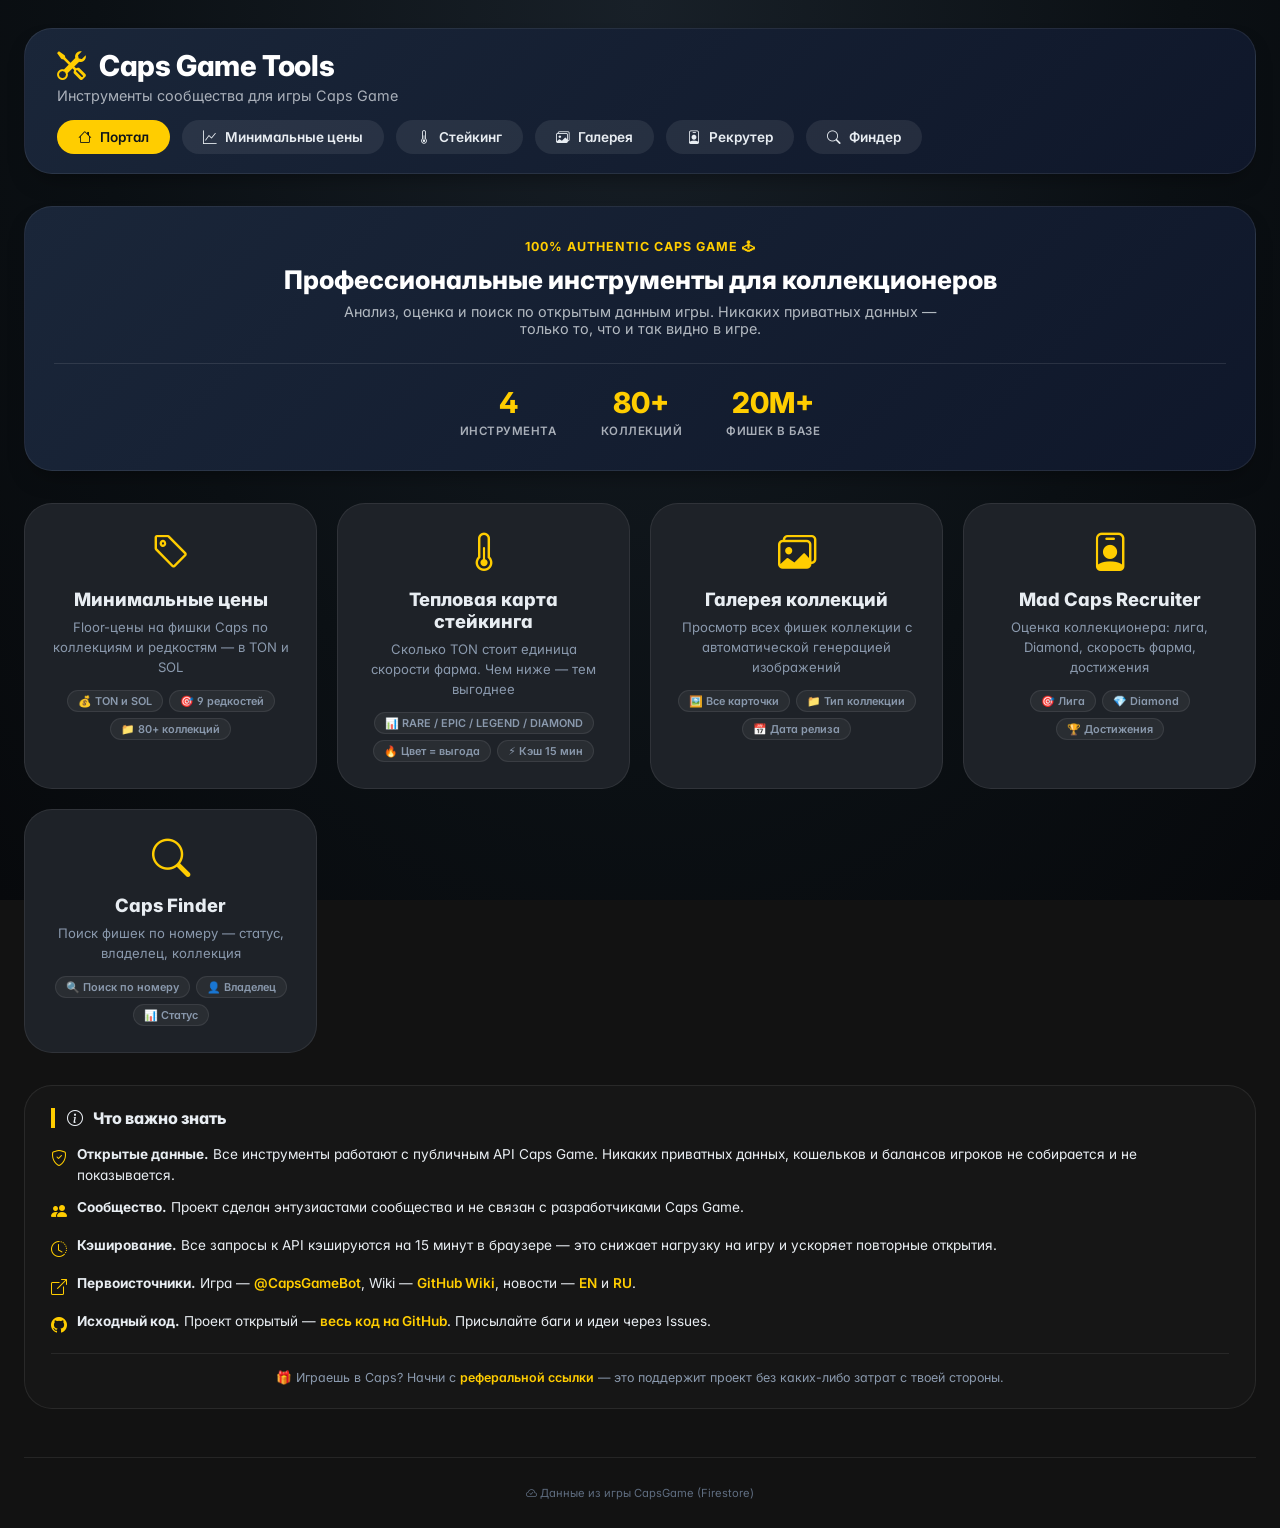
==== index.html @ 79c1e93a "first commit" ====
<!DOCTYPE html>
<html lang="ru">
<head>
    <meta charset="UTF-8">
    <meta name="viewport" content="width=device-width, initial-scale=1.0, user-scalable=yes">
    <title>Caps Game Tools — Инструменты сообщества</title>
    <!-- Favicon -->
    <link rel="icon" type="image/svg+xml" href="favicon.svg">

    <!-- Open Graph -->
    <meta property="og:type" content="website">
    <meta property="og:site_name" content="Caps Game Tools">
    <meta property="og:title" content="Caps Game Tools — Инструменты сообщества">
    <meta property="og:description" content="Инструменты сообщества для игры Caps Game — минимальные цены, стейкинг, галерея коллекций, оценка игроков.">
    <meta property="og:image" content="og-preview.png">

    <!-- Twitter -->
    <meta name="twitter:card" content="summary_large_image">
    <meta name="twitter:title" content="Caps Game Tools — Инструменты сообщества">
    <meta name="twitter:description" content="Инструменты сообщества для игры Caps Game — минимальные цены, стейкинг, галерея коллекций, оценка игроков.">
    <meta name="twitter:image" content="og-preview.png">

    <link rel="preconnect" href="https://fonts.googleapis.com">
    <link rel="preconnect" href="https://fonts.gstatic.com" crossorigin>
    <link href="https://fonts.googleapis.com/css2?family=Inter:wght@100..900&display=swap" rel="stylesheet">
    <link href="https://cdn.jsdelivr.net/npm/bootstrap-icons@1.11.3/font/bootstrap-icons.min.css" rel="stylesheet">
    <link rel="stylesheet" href="css/common.css">
    <style>
        .welcome-section {
            background: linear-gradient(135deg, var(--bg-header) 0%, var(--bg-header-2) 100%);
            border: 1px solid var(--border);
            border-radius: var(--border-radius);
            padding: 2rem 1.8rem;
            color: white;
            margin-bottom: 2rem;
            text-align: center;
            box-shadow: var(--shadow);
        }

        .welcome-slogan {
            font-size: 0.78rem;
            font-weight: 700;
            letter-spacing: 1px;
            text-transform: uppercase;
            color: var(--accent);
            margin-bottom: 0.6rem;
        }

        .welcome-title {
            font-size: 1.6rem;
            font-weight: 800;
            margin-bottom: 0.5rem;
            color: #fff;
        }

        .welcome-sub {
            color: rgba(232, 237, 242, 0.75);
            font-size: 0.9rem;
            max-width: 640px;
            margin: 0 auto;
        }

        .stats-banner {
            display: flex;
            flex-wrap: wrap;
            justify-content: center;
            gap: 2.5rem;
            margin-top: 1.6rem;
            padding-top: 1.6rem;
            border-top: 1px solid rgba(255,255,255,0.1);
        }

        .stats-banner-item {
            text-align: center;
            min-width: 90px;
        }

        .stats-banner-item .number {
            font-size: 1.8rem;
            font-weight: 800;
            color: var(--accent);
            line-height: 1;
        }

        .stats-banner-item .label {
            font-size: 0.72rem;
            color: rgba(232,237,242,0.7);
            text-transform: uppercase;
            letter-spacing: 0.5px;
            font-weight: 600;
            margin-top: 6px;
        }

        .grid-tools {
            display: grid;
            grid-template-columns: repeat(auto-fit, minmax(280px, 1fr));
            gap: 20px;
            margin: 2rem 0;
        }

        .tool-card {
            background: var(--bg-card);
            border: 1px solid var(--border);
            border-radius: var(--border-radius);
            padding: 1.6rem 1.4rem;
            text-align: center;
            transition: 0.2s;
            cursor: pointer;
            text-decoration: none;
            display: block;
            color: var(--text);
        }

        .tool-card:hover {
            transform: translateY(-6px);
            box-shadow: var(--shadow-hover);
            border-color: rgba(255,205,0,0.35);
        }

        .tool-icon {
            font-size: 2.4rem;
            margin-bottom: 0.8rem;
            color: var(--accent);
            display: block;
        }

        .tool-title {
            font-size: 1.15rem;
            font-weight: 800;
            color: var(--text);
            margin-bottom: 0.5rem;
        }

        .tool-desc {
            color: var(--text-muted);
            font-size: 0.82rem;
            line-height: 1.5;
            margin-bottom: 0.8rem;
        }

        .tool-badges {
            display: flex;
            flex-wrap: wrap;
            justify-content: center;
            gap: 6px;
        }

        .feature-badge {
            background: rgba(255,255,255,0.05);
            border: 1px solid var(--border);
            padding: 3px 10px;
            border-radius: 60px;
            font-size: 0.68rem;
            color: var(--text-muted);
            font-weight: 600;
        }

        .info-block {
            background: rgba(255,255,255,0.02);
            border: 1px solid var(--border);
            border-radius: var(--border-radius);
            padding: 1.4rem 1.6rem;
            margin-bottom: 2rem;
        }

        .info-block h2 {
            font-size: 1rem;
            font-weight: 800;
            margin-bottom: 1rem;
            color: var(--text);
            display: flex;
            align-items: center;
            gap: 10px;
            border-left: 4px solid var(--accent);
            padding-left: 12px;
        }

        .info-list {
            display: flex;
            flex-direction: column;
            gap: 12px;
            font-size: 0.85rem;
            color: var(--text);
        }

        .info-item {
            display: flex;
            gap: 10px;
            align-items: flex-start;
            line-height: 1.5;
        }

        .info-item i {
            color: var(--accent);
            font-size: 1rem;
            flex-shrink: 0;
            margin-top: 2px;
        }

        .info-item a {
            color: var(--accent);
            text-decoration: none;
            font-weight: 600;
        }
        .info-item a:hover {
            text-decoration: underline;
        }

        .ref-line {
            margin-top: 1rem;
            padding-top: 1rem;
            border-top: 1px solid var(--border);
            font-size: 0.78rem;
            color: var(--text-muted);
            text-align: center;
        }
        .ref-line a {
            color: var(--accent);
            text-decoration: none;
            font-weight: 600;
        }
        .ref-line a:hover {
            text-decoration: underline;
        }
    </style>
</head>
<body>
<div class="app-container">
    <div class="site-header">
        <h1><i class="bi bi-tools"></i> Caps Game Tools</h1>
        <p>Инструменты сообщества для игры Caps Game</p>
        <div class="site-nav">
            <a href="index.html" class="nav-link-custom active"><i class="bi bi-house"></i> Портал</a>
            <a href="market.html" class="nav-link-custom"><i class="bi bi-graph-up"></i> Минимальные цены</a>
            <a href="staking.html" class="nav-link-custom"><i class="bi bi-thermometer-half"></i> Стейкинг</a>
            <a href="collections.html" class="nav-link-custom"><i class="bi bi-images"></i> Галерея</a>
            <a href="recruiter.html" class="nav-link-custom"><i class="bi bi-person-badge"></i> Рекрутер</a>
            <a href="finder.html" class="nav-link-custom"><i class="bi bi-search"></i> Финдер</a>
        </div>
    </div>

    <!-- Welcome -->
    <div class="welcome-section">
        <div class="welcome-slogan">100% Authentic Caps Game 🕹</div>
        <h2 class="welcome-title">Профессиональные инструменты для коллекционеров</h2>
        <p class="welcome-sub">
            Анализ, оценка и поиск по открытым данным игры.
            Никаких приватных данных — только то, что и так видно в игре.
        </p>
        <div class="stats-banner">
            <div class="stats-banner-item">
                <div class="number">4</div>
                <div class="label">инструмента</div>
            </div>
            <div class="stats-banner-item">
                <div class="number">80+</div>
                <div class="label">коллекций</div>
            </div>
            <div class="stats-banner-item">
                <div class="number">20M+</div>
                <div class="label">фишек в базе</div>
            </div>
        </div>
    </div>

    <!-- Инструменты -->
    <div class="grid-tools">
        <a href="market.html" class="tool-card">
            <i class="bi bi-tag tool-icon"></i>
            <div class="tool-title">Минимальные цены</div>
            <div class="tool-desc">Floor-цены на фишки Caps по коллекциям и редкостям — в TON и SOL</div>
            <div class="tool-badges">
                <span class="feature-badge">💰 TON и SOL</span>
                <span class="feature-badge">🎯 9 редкостей</span>
                <span class="feature-badge">📁 80+ коллекций</span>
            </div>
        </a>

    <a href="staking.html" class="tool-card">
        <i class="bi bi-thermometer-half tool-icon"></i>
        <div class="tool-title">Тепловая карта стейкинга</div>
        <div class="tool-desc">Сколько TON стоит единица скорости фарма. Чем ниже — тем выгоднее</div>
        <div class="tool-badges">
            <span class="feature-badge">📊 RARE / EPIC / LEGEND / DIAMOND</span>
            <span class="feature-badge">🔥 Цвет = выгода</span>
            <span class="feature-badge">⚡ Кэш 15 мин</span>
        </div>
    </a>

        <a href="collections.html" class="tool-card">
            <i class="bi bi-images tool-icon"></i>
            <div class="tool-title">Галерея коллекций</div>
            <div class="tool-desc">Просмотр всех фишек коллекции с автоматической генерацией изображений</div>
            <div class="tool-badges">
                <span class="feature-badge">🖼️ Все карточки</span>
                <span class="feature-badge">📁 Тип коллекции</span>
                <span class="feature-badge">📅 Дата релиза</span>
            </div>
        </a>

        <a href="recruiter.html" class="tool-card">
            <i class="bi bi-person-badge tool-icon"></i>
            <div class="tool-title">Mad Caps Recruiter</div>
            <div class="tool-desc">Оценка коллекционера: лига, Diamond, скорость фарма, достижения</div>
            <div class="tool-badges">
                <span class="feature-badge">🎯 Лига</span>
                <span class="feature-badge">💎 Diamond</span>
                <span class="feature-badge">🏆 Достижения</span>
            </div>
        </a>

        <a href="finder.html" class="tool-card">
            <i class="bi bi-search tool-icon"></i>
            <div class="tool-title">Caps Finder</div>
            <div class="tool-desc">Поиск фишек по номеру — статус, владелец, коллекция</div>
            <div class="tool-badges">
                <span class="feature-badge">🔍 Поиск по номеру</span>
                <span class="feature-badge">👤 Владелец</span>
                <span class="feature-badge">📊 Статус</span>
            </div>
        </a>
    </div>

    <!-- Что важно знать -->
    <div class="info-block">
        <h2><i class="bi bi-info-circle"></i> Что важно знать</h2>
        <div class="info-list">
            <div class="info-item">
                <i class="bi bi-shield-check"></i>
                <div>
                    <strong>Открытые данные.</strong> Все инструменты работают с публичным API Caps Game.
                    Никаких приватных данных, кошельков и балансов игроков не собирается и не показывается.
                </div>
            </div>
            <div class="info-item">
                <i class="bi bi-people-fill"></i>
                <div>
                    <strong>Сообщество.</strong> Проект сделан энтузиастами сообщества и не связан
                    с разработчиками Caps Game.
                </div>
            </div>
            <div class="info-item">
                <i class="bi bi-clock-history"></i>
                <div>
                    <strong>Кэширование.</strong> Все запросы к API кэшируются на 15 минут
                    в браузере — это снижает нагрузку на игру и ускоряет повторные открытия.
                </div>
            </div>
            <div class="info-item">
                <i class="bi bi-box-arrow-up-right"></i>
                <div>
                    <strong>Первоисточники.</strong>
                    Игра — <a href="https://t.me/CapsGameBot/play" target="_blank" rel="noopener">@CapsGameBot</a>,
                    Wiki — <a href="https://github.com/capsgame/capsgame/wiki/Welcome-to-CapsGame" target="_blank" rel="noopener">GitHub Wiki</a>,
                    новости — <a href="https://t.me/CapsGame" target="_blank" rel="noopener">EN</a>
                    и <a href="https://t.me/CapsGameRu" target="_blank" rel="noopener">RU</a>.
                </div>
            </div>
            <div class="info-item">
                <i class="bi bi-github"></i>
                <div>
                    <strong>Исходный код.</strong> Проект открытый — 
                    <a href="https://github.com/rusiniu/caps-game-tools" target="_blank" rel="noopener">весь код на GitHub</a>.
                    Присылайте баги и идеи через Issues.
                </div>
            </div>
        </div>
        <div class="ref-line">
            🎁 Играешь в Caps? Начни с
            <a href="https://t.me/CapsGameBot/play?startapp=r_kirG8IiJcBW5d0d8ghAs" target="_blank" rel="noopener">реферальной ссылки</a>
            — это поддержит проект без каких-либо затрат с твоей стороны.
        </div>
    </div>

    <div class="site-footer">
        <i class="bi bi-cloud-check"></i> Данные из игры CapsGame (Firestore)
    </div>
</div>
</body>
</html>
---- css/common.css ----
/* css/common.css - единые стили для всех инструментов Caps Game */
/* Тёмная тема, Inter, единый стиль в духе игры */

:root {
    /* Базовые цвета — тёмная гамма */
    --bg-page: #0f1419;
    --bg-elevated: #1a2027;
    --bg-card: #1e2228;
    --bg-card-hover: #252a31;
    --bg-header: #1a2639;
    --bg-header-2: #0f172a;

    /* Текст */
    --text: #e8edf2;
    --text-muted: #8a99ad;
    --text-dim: #5f6d80;

    /* Границы и разделители */
    --border: rgba(255, 255, 255, 0.08);
    --border-strong: rgba(255, 255, 255, 0.14);

    /* Акценты */
    --accent: #ffcd00;
    --accent-dark: #e6b800;
    --accent-soft: rgba(255, 205, 0, 0.14);

    /* Статусы (приглушённые) */
    --success: #4ade80;
    --success-bg: rgba(51, 189, 28, 0.15);
    --danger: #ff6b66;
    --danger-bg: rgba(255, 71, 64, 0.15);
    --warning: #ffcd00;
    --warning-bg: rgba(255, 205, 0, 0.15);
    --info: #60a5fa;
    --info-bg: rgba(84, 129, 255, 0.15);

    /* Типы коллекций (по мотивам игры) */
    --type-common-bg: rgba(148, 163, 184, 0.16);
    --type-common-fg: #cbd5e1;
    --type-special-bg: rgba(51, 189, 28, 0.16);
    --type-special-fg: #4ade80;
    --type-event-bg: rgba(84, 129, 255, 0.16);
    --type-event-fg: #93b4ff;
    --type-community-bg: rgba(180, 39, 165, 0.16);
    --type-community-fg: #e384d6;
    --type-premium-bg: rgba(255, 205, 0, 0.16);
    --type-premium-fg: #ffcd00;

    /* Формы */
    --border-radius: 1.75rem;
    --border-radius-sm: 1rem;

    /* Тени */
    --shadow: 0 12px 24px -12px rgba(0, 0, 0, 0.5);
    --shadow-hover: 0 24px 32px -18px rgba(0, 0, 0, 0.7);
    --shadow-modal: 0 30px 60px -20px rgba(0, 0, 0, 0.8);
}

* {
    margin: 0;
    padding: 0;
    box-sizing: border-box;
}

html {
    color-scheme: dark;
}

body {
    background: radial-gradient(ellipse at top, #182028 0%, #0b1014 60%, #07090c 100%);
    background-attachment: fixed;
    color: var(--text);
    font-family: 'Inter', system-ui, -apple-system, 'Segoe UI', 'Roboto', sans-serif;
    font-feature-settings: 'cv02', 'cv03', 'cv04', 'cv11';
    min-height: 100vh;
    -webkit-font-smoothing: antialiased;
    -moz-osx-font-smoothing: grayscale;
}

/* Общая обёртка */
.app-container {
    max-width: 1400px;
    margin: 0 auto;
    padding: 28px 24px;
}

/* Шапка сайта (навигация) */
.site-header {
    background: linear-gradient(135deg, var(--bg-header) 0%, var(--bg-header-2) 100%);
    border-radius: var(--border-radius);
    padding: 1.2rem 2rem;
    margin-bottom: 2rem;
    color: white;
    box-shadow: var(--shadow);
    border: 1px solid var(--border);
}

.site-header h1 {
    font-size: 1.8rem;
    font-weight: 800;
    letter-spacing: -0.4px;
    margin: 0 0 0.25rem 0;
    color: #fff;
}

.site-header h1 i {
    color: var(--accent);
    margin-right: 8px;
}

.site-header p {
    color: rgba(232, 237, 242, 0.7);
    margin: 0.25rem 0 0 0;
    font-size: 0.9rem;
}

.site-nav {
    display: flex;
    flex-wrap: wrap;
    gap: 0.75rem;
    margin-top: 1rem;
}

.nav-link-custom {
    background: rgba(255, 255, 255, 0.08);
    color: var(--text);
    padding: 0.5rem 1.25rem;
    border-radius: 60px;
    text-decoration: none;
    font-size: 0.85rem;
    font-weight: 600;
    transition: 0.2s;
    display: inline-flex;
    align-items: center;
    gap: 8px;
    border: 1px solid transparent;
}

.nav-link-custom:hover {
    background: var(--accent);
    color: #0f1419;
    transform: translateY(-2px);
}

.nav-link-custom.active {
    background: var(--accent);
    color: #0f1419;
}

/* Карточки */
.card-modern {
    background: var(--bg-card);
    border: 1px solid var(--border);
    border-radius: var(--border-radius);
    box-shadow: var(--shadow);
    overflow: hidden;
    transition: transform 0.2s, box-shadow 0.2s, border-color 0.2s;
    color: var(--text);
}

.card-modern:hover {
    transform: translateY(-4px);
    box-shadow: var(--shadow-hover);
    border-color: var(--border-strong);
}

.card-header-modern {
    background: linear-gradient(105deg, var(--bg-header) 0%, var(--bg-header-2) 100%);
    color: white;
    padding: 1.2rem 1.8rem;
    border-bottom: 3px solid var(--accent);
}

/* Бейджи */
.badge-type {
    display: inline-block;
    padding: 5px 18px;
    border-radius: 60px;
    font-size: 0.7rem;
    font-weight: 800;
    letter-spacing: 0.5px;
    text-transform: uppercase;
}

.badge-type-common { background: var(--type-common-bg); color: var(--type-common-fg); }
.badge-type-event { background: var(--type-event-bg); color: var(--type-event-fg); }
.badge-type-community { background: var(--type-community-bg); color: var(--type-community-fg); }
.badge-type-premium { background: var(--type-premium-bg); color: var(--type-premium-fg); }
.badge-type-special { background: var(--type-special-bg); color: var(--type-special-fg); }

.badge-status-available {
    background: var(--success-bg);
    color: var(--success);
    padding: 5px 18px;
    border-radius: 60px;
    font-size: 0.7rem;
    font-weight: 800;
    display: inline-block;
}
.badge-status-soldout {
    background: var(--danger-bg);
    color: var(--danger);
    padding: 5px 18px;
    border-radius: 60px;
    font-size: 0.7rem;
    font-weight: 800;
    display: inline-block;
}

.stat-pill {
    background: rgba(255, 255, 255, 0.05);
    padding: 6px 18px;
    border-radius: 60px;
    font-size: 0.85rem;
    font-weight: 500;
    color: var(--text);
    display: inline-flex;
    align-items: center;
    gap: 8px;
    border: 1px solid var(--border);
}

.stat-pill strong {
    color: var(--accent);
    font-weight: 700;
}

/* Кнопки */
.btn-primary-custom {
    background: var(--info);
    color: white;
    border: none;
    padding: 10px 24px;
    border-radius: 60px;
    font-weight: 600;
    transition: 0.2s;
    cursor: pointer;
    font-family: inherit;
}

.btn-primary-custom:hover {
    background: #3b82f6;
    transform: translateY(-2px);
}

.btn-accent {
    background: var(--accent);
    color: #0f1419;
    border: none;
    padding: 10px 24px;
    border-radius: 60px;
    font-weight: 700;
    transition: 0.2s;
    cursor: pointer;
    font-family: inherit;
}

.btn-accent:hover {
    background: var(--accent-dark);
    transform: scale(0.98);
}

.btn-gold {
    background: linear-gradient(180deg, #ffd94d 0%, #ffcd00 100%);
    color: #0f1419;
    font-weight: 700;
    border: none;
    border-radius: 60px;
    transition: 0.2s;
    font-family: inherit;
}
.btn-gold:hover {
    background: linear-gradient(180deg, #ffcd00 0%, #e6b800 100%);
    transform: scale(0.98);
}

.btn-outline-gold {
    border: 2px solid var(--accent);
    color: var(--accent);
    background: transparent;
    font-weight: 600;
    border-radius: 60px;
    padding: 6px 20px;
    transition: 0.2s;
    font-family: inherit;
    cursor: pointer;
}
.btn-outline-gold:hover {
    background: var(--accent);
    color: #0f1419;
}

/* Селекты и формы */
.select-modern, .input-modern {
    width: 100%;
    padding: 12px 18px;
    border-radius: 60px;
    border: 1px solid var(--border-strong);
    background: var(--bg-elevated);
    color: var(--text);
    font-size: 0.9rem;
    transition: 0.2s;
    font-family: inherit;
}

.select-modern:focus, .input-modern:focus {
    outline: none;
    border-color: var(--accent);
    box-shadow: 0 0 0 3px rgba(255, 205, 0, 0.18);
}

.select-modern option {
    background: var(--bg-elevated);
    color: var(--text);
}

/* Скелетон загрузки */
.skeleton {
    background: linear-gradient(90deg, #232830 25%, #2c333c 50%, #232830 75%);
    background-size: 200% 100%;
    animation: shimmer 1.5s infinite;
    border-radius: 12px;
}

@keyframes shimmer {
    0% { background-position: 200% 0; }
    100% { background-position: -200% 0; }
}

/* Анимации */
@keyframes fadeIn {
    from { opacity: 0; transform: translateY(10px); }
    to { opacity: 1; transform: translateY(0); }
}

.fade-in {
    animation: fadeIn 0.3s ease-out;
}

/* Сетка галереи (3 колонки) */
.grid-3cols {
    display: grid;
    grid-template-columns: repeat(3, 1fr);
    gap: 28px;
}

@media (max-width: 1000px) {
    .grid-3cols { grid-template-columns: repeat(2, 1fr); gap: 24px; }
    .app-container { padding: 20px; }
}

@media (max-width: 640px) {
    .grid-3cols { grid-template-columns: 1fr; }
}

/* Футер */
.site-footer {
    margin-top: 3rem;
    text-align: center;
    font-size: 0.7rem;
    color: var(--text-dim);
    border-top: 1px solid var(--border);
    padding-top: 1.8rem;
}

/* Утилиты */
.text-accent { color: var(--accent); }
.bg-accent { background: var(--accent); }

/* Адаптивные таблицы */
.table-responsive-custom {
    overflow-x: auto;
}

/* ============= СТИЛИ ДЛЯ FINDER ============= */

.chip-grid {
    display: grid;
    grid-template-columns: repeat(auto-fill, minmax(200px, 1fr));
    gap: 1rem;
}

.chip-card {
    background: var(--bg-card);
    border-radius: 1.2rem;
    overflow: hidden;
    box-shadow: var(--shadow);
    transition: transform 0.2s, box-shadow 0.2s, border-color 0.2s;
    border: 1px solid var(--border);
    aspect-ratio: 1 / 1;
    display: flex;
    flex-direction: column;
    position: relative;
    color: var(--text);
}

.chip-card:hover {
    transform: translateY(-4px);
    box-shadow: var(--shadow-hover);
    border-color: var(--border-strong);
}

.chip-image-wrapper {
    flex: 1;
    background: linear-gradient(135deg, var(--bg-header) 0%, var(--bg-header-2) 100%);
    display: flex;
    align-items: center;
    justify-content: center;
    padding: 0.5rem;
    min-height: 120px;
    position: relative;
    overflow: hidden;
}

.chip-image-wrapper img {
    max-width: 100%;
    max-height: 100%;
    object-fit: contain;
    transition: transform 0.3s;
}

.chip-card:hover .chip-image-wrapper img {
    transform: scale(1.05);
}

.chip-status-icon {
    position: absolute;
    top: 8px;
    right: 8px;
    font-size: 1.4rem;
    filter: drop-shadow(0 2px 4px rgba(0,0,0,0.5));
    background: rgba(0,0,0,0.6);
    border-radius: 50%;
    width: 32px;
    height: 32px;
    display: flex;
    align-items: center;
    justify-content: center;
    backdrop-filter: blur(4px);
    border: 2px solid rgba(255,255,255,0.15);
}

.chip-grade-badge {
    position: absolute;
    bottom: 8px;
    left: 8px;
    font-size: 0.6rem;
    font-weight: 700;
    padding: 2px 10px;
    border-radius: 30px;
    text-transform: uppercase;
    letter-spacing: 0.5px;
    backdrop-filter: blur(4px);
    background: rgba(0,0,0,0.7);
    color: white;
    border: 1px solid rgba(255,255,255,0.15);
}

.chip-info {
    padding: 0.6rem 0.8rem 0.8rem;
    background: var(--bg-card);
    flex-shrink: 0;
}

.chip-collection {
    font-size: 0.7rem;
    color: var(--text-muted);
    font-weight: 500;
    margin-bottom: 0.2rem;
}

.chip-owner {
    font-size: 0.65rem;
    color: var(--text);
    background: rgba(255,255,255,0.06);
    padding: 1px 8px;
    border-radius: 30px;
    display: inline-block;
    max-width: 100%;
    overflow: hidden;
    text-overflow: ellipsis;
    white-space: nowrap;
}

.chip-id {
    font-size: 0.55rem;
    color: var(--text-dim);
    font-family: 'Inter', monospace;
}

.chip-status-label {
    font-size: 0.6rem;
    color: var(--text-muted);
    font-weight: 500;
}

.section-title {
    font-weight: 700;
    font-size: 1.1rem;
    margin-bottom: 0.9rem;
    color: var(--text);
    display: flex;
    align-items: center;
    gap: 10px;
    border-left: 4px solid var(--accent);
    padding-left: 12px;
}

.status-group {
    margin-bottom: 2rem;
}

.status-group:last-child {
    margin-bottom: 0;
}

.status-group-header {
    display: flex;
    align-items: center;
    gap: 8px;
    margin-bottom: 0.8rem;
}

.empty-state {
    text-align: center;
    padding: 3rem 1rem;
    color: var(--text-muted);
}

/* ============= СТИЛИ ДЛЯ RECRUITER ============= */

.grade-common { background-color: #475569; color: #f1f5f9; font-weight: 600; }
.grade-common-plus { background-color: #334155; color: #e2e8f0; font-weight: 600; }
.grade-rare { background-color: rgba(51, 189, 28, 0.22); color: #4ade80; font-weight: 600; }
.grade-rare-plus { background-color: rgba(51, 189, 28, 0.32); color: #86efac; font-weight: 600; }
.grade-epic { background-color: rgba(84, 129, 255, 0.22); color: #93b4ff; font-weight: 600; }
.grade-epic-plus { background-color: rgba(84, 129, 255, 0.32); color: #b6c9ff; font-weight: 600; }
.grade-legend { background-color: rgba(255, 205, 0, 0.22); color: #ffcd00; font-weight: 600; }
.grade-legend-plus { background-color: rgba(255, 205, 0, 0.32); color: #ffe14d; font-weight: 600; }
.grade-diamond { background-color: rgba(84, 129, 255, 0.32); color: #cbd8ff; font-weight: 700; }

.avatar-frame {
    width: 70px;
    height: 70px;
    background: var(--bg-elevated);
    border-radius: 50%;
    display: flex;
    align-items: center;
    justify-content: center;
    overflow: hidden;
    border: 3px solid var(--accent);
    flex-shrink: 0;
}

.stat-badge {
    background-color: rgba(255, 255, 255, 0.08);
    border-radius: 40px;
    padding: 0.3rem 1rem;
    font-size: 0.8rem;
    display: inline-flex;
    align-items: center;
    gap: 6px;
    color: var(--text);
}

.badge-league {
    background: linear-gradient(145deg, #5481ff, #2c53db);
    color: white;
    padding: 5px 14px;
    border-radius: 30px;
    font-size: 0.75rem;
    font-weight: 600;
}

.achievement-badge {
    background-color: rgba(255, 255, 255, 0.07);
    color: var(--text);
    font-size: 0.7rem;
    padding: 4px 10px;
    border-radius: 30px;
    display: inline-flex;
    align-items: center;
    gap: 6px;
    border: 1px solid var(--border);
}

.boss-level-badge {
    display: inline-flex;
    align-items: center;
    gap: 6px;
    background: var(--bg-elevated);
    color: var(--text);
    padding: 4px 14px;
    border-radius: 30px;
    font-size: 0.8rem;
    border: 1px solid var(--border);
}

.streak-win { color: #4ade80; }
.streak-lose { color: #ff6b66; }

/* ============= СТИЛИ ДЛЯ SQUAD-REQUESTS ============= */

.request-card {
    border: 1px solid var(--border);
    border-radius: 1.2rem;
    box-shadow: var(--shadow);
    transition: 0.2s;
    background: var(--bg-card);
    overflow: hidden;
    color: var(--text);
}
.request-card:hover {
    box-shadow: var(--shadow-hover);
    transform: translateY(-2px);
    border-color: var(--border-strong);
}
.request-card .card-body {
    padding: 1.25rem 1.5rem;
}

.pending-badge {
    background: var(--warning-bg);
    color: var(--warning);
    font-weight: 700;
    padding: 4px 16px;
    border-radius: 40px;
    font-size: 0.7rem;
    text-transform: uppercase;
    letter-spacing: 0.3px;
}
.accepted-badge {
    background: var(--success-bg);
    color: var(--success);
    font-weight: 700;
    padding: 4px 16px;
    border-radius: 40px;
    font-size: 0.7rem;
    text-transform: uppercase;
    letter-spacing: 0.3px;
}
.rejected-badge {
    background: var(--danger-bg);
    color: var(--danger);
    font-weight: 700;
    padding: 4px 16px;
    border-radius: 40px;
    font-size: 0.7rem;
    text-transform: uppercase;
    letter-spacing: 0.3px;
}

.avatar-mini {
    width: 44px;
    height: 44px;
    border-radius: 50%;
    background: var(--bg-elevated);
    display: flex;
    align-items: center;
    justify-content: center;
    overflow: hidden;
    flex-shrink: 0;
    border: 2px solid var(--accent);
}
.avatar-mini img {
    width: 100%;
    height: 100%;
    object-fit: cover;
}

.squad-avatar {
    width: 72px;
    height: 72px;
    border-radius: 50%;
    background: var(--bg-elevated);
    display: flex;
    align-items: center;
    justify-content: center;
    overflow: hidden;
    border: 3px solid var(--accent);
    flex-shrink: 0;
}
.squad-avatar img {
    width: 100%;
    height: 100%;
    object-fit: cover;
}

.squad-header {
    background: linear-gradient(105deg, var(--bg-header) 0%, var(--bg-header-2) 100%);
    border-radius: 1.75rem;
    padding: 1.5rem 2rem;
    color: white;
    margin-bottom: 1.8rem;
    box-shadow: var(--shadow);
    display: flex;
    align-items: center;
    gap: 1.2rem;
    flex-wrap: wrap;
    border: 1px solid var(--border);
}
.squad-header .squad-title {
    font-size: 1.6rem;
    font-weight: 700;
    margin: 0;
}

.filter-bar {
    display: flex;
    flex-wrap: wrap;
    gap: 0.75rem;
    align-items: center;
}
.filter-bar .btn-outline-filter {
    border-radius: 60px;
    padding: 6px 20px;
    border: 2px solid var(--border-strong);
    background: var(--bg-elevated);
    color: var(--text);
    font-weight: 600;
    font-size: 0.8rem;
    transition: 0.2s;
    cursor: pointer;
    font-family: inherit;
}
.filter-bar .btn-outline-filter.active {
    border-color: var(--accent);
    background: var(--accent);
    color: #0f1419;
}
.filter-bar .btn-outline-filter:hover {
    border-color: var(--accent);
}

.request-meta {
    font-size: 0.75rem;
    color: var(--text-muted);
}
.small-meta {
    font-size: 0.7rem;
    color: var(--text-dim);
}

/* ============= ТАБЫ И МИНИ-КАРТОЧКИ КОЛЛЕКЦИЙ ============= */

.collection-tabs {
    display: flex;
    flex-wrap: wrap;
    gap: 8px;
    margin-bottom: 1.5rem;
}

.collection-tab {
    display: inline-flex;
    align-items: center;
    gap: 8px;
    padding: 10px 20px;
    border-radius: 60px;
    border: 2px solid transparent;
    background: var(--bg-card);
    font-weight: 700;
    font-size: 0.85rem;
    color: var(--text);
    cursor: pointer;
    transition: 0.2s;
    box-shadow: 0 4px 10px -6px rgba(0,0,0,0.4);
    user-select: none;
}

.collection-tab:hover {
    transform: translateY(-2px);
    border-color: var(--border-strong);
}

.collection-tab .tab-count {
    background: rgba(255,255,255,0.1);
    padding: 1px 9px;
    border-radius: 30px;
    font-size: 0.7rem;
}

.collection-tab.active {
    color: #0f1419;
    box-shadow: 0 8px 18px -8px rgba(0,0,0,0.6);
}
.collection-tab.active .tab-count {
    background: rgba(0,0,0,0.18);
    color: #0f1419;
}

/* Мини-карточки коллекций */
.collection-mini-grid {
    display: grid;
    grid-template-columns: repeat(auto-fill, minmax(180px, 1fr));
    gap: 16px;
    margin-bottom: 2rem;
}

.collection-mini {
    background: var(--bg-card);
    border-radius: 1.2rem;
    padding: 14px;
    cursor: pointer;
    transition: 0.2s;
    border: 2px solid transparent;
    display: flex;
    flex-direction: column;
    gap: 8px;
    position: relative;
    overflow: hidden;
    box-shadow: var(--shadow);
    color: var(--text);
}

.collection-mini:hover {
    transform: translateY(-4px);
    box-shadow: var(--shadow-hover);
    border-color: rgba(255, 205, 0, 0.35);
}

.collection-mini.active {
    border-color: var(--accent);
    box-shadow: 0 0 0 3px rgba(255,205,0,0.18), var(--shadow-hover);
}

.collection-mini-logo {
    width: 100%;
    aspect-ratio: 5 / 3;
    border-radius: 1rem;
    background: linear-gradient(135deg, var(--bg-header) 0%, var(--bg-header-2) 100%);
    display: flex;
    align-items: center;
    justify-content: center;
    overflow: hidden;
    padding: 8px;
    position: relative;
}

.collection-mini-logo::before {
    content: "";
    position: absolute;
    inset: 0;
    border-radius: 1rem;
    box-shadow: inset 0 0 0 1px rgba(255,255,255,0.06);
    pointer-events: none;
}

.collection-mini-logo img {
    max-width: 100%;
    max-height: 100%;
    object-fit: contain;
    position: relative;
    z-index: 1;
}

.collection-mini-logo .placeholder {
    font-size: 2.2rem;
    opacity: 0.35;
}

.collection-mini-title {
    font-weight: 700;
    font-size: 0.85rem;
    color: var(--text);
    line-height: 1.2;
    overflow: hidden;
    text-overflow: ellipsis;
    display: -webkit-box;
    -webkit-line-clamp: 2;
    -webkit-box-orient: vertical;
    min-height: 2.1em;
}

.collection-mini-meta {
    display: flex;
    justify-content: space-between;
    align-items: center;
    font-size: 0.7rem;
    color: var(--text-muted);
    gap: 6px;
}

.collection-mini-status {
    display: inline-flex;
    align-items: center;
    gap: 4px;
    padding: 2px 8px;
    border-radius: 30px;
    font-size: 0.65rem;
    font-weight: 700;
}

.collection-mini .diamond-mark {
    position: absolute;
    top: 8px;
    right: 8px;
    font-size: 0.9rem;
    filter: drop-shadow(0 2px 3px rgba(0,0,0,0.4));
    z-index: 2;
}

.collection-mini-designer {
    font-size: 0.65rem;
    color: var(--text-dim);
    display: flex;
    align-items: center;
    gap: 4px;
    overflow: hidden;
    text-overflow: ellipsis;
    white-space: nowrap;
}
.collection-mini-designer img {
    width: 14px;
    height: 14px;
    border-radius: 50%;
    object-fit: cover;
}

/* ============= МОДАЛКА ============= */

.modal-overlay {
    position: fixed;
    inset: 0;
    background: rgba(0, 0, 0, 0.7);
    backdrop-filter: blur(6px);
    -webkit-backdrop-filter: blur(6px);
    z-index: 1000;
    display: flex;
    align-items: center;
    justify-content: center;
    padding: 20px;
    opacity: 0;
    visibility: hidden;
    transition: opacity 0.25s, visibility 0.25s;
}

.modal-overlay.open {
    opacity: 1;
    visibility: visible;
}

.modal-dialog {
    background: var(--bg-card);
    border-radius: 24px;
    width: 100%;
    max-width: 1100px;
    max-height: 90vh;
    display: flex;
    flex-direction: column;
    overflow: hidden;
    box-shadow: var(--shadow-modal);
    border: 1px solid var(--border);
    transform: scale(0.95);
    transition: transform 0.25s;
}

.modal-overlay.open .modal-dialog {
    transform: scale(1);
}

.modal-header {
    background: linear-gradient(105deg, var(--bg-header) 0%, var(--bg-header-2) 100%);
    color: white;
    padding: 1.1rem 1.6rem;
    border-bottom: 3px solid var(--accent);
    display: flex;
    align-items: center;
    justify-content: space-between;
    gap: 14px;
    flex-shrink: 0;
    position: sticky;
    top: 0;
    z-index: 3;
}

.modal-header-left {
    display: flex;
    align-items: center;
    gap: 14px;
    min-width: 0;
    flex: 1;
}

.modal-header-logo {
    width: 52px;
    height: 52px;
    border-radius: 14px;
    background: rgba(0,0,0,0.35);
    display: flex;
    align-items: center;
    justify-content: center;
    overflow: hidden;
    padding: 6px;
    flex-shrink: 0;
    border: 1px solid rgba(255,255,255,0.08);
}
.modal-header-logo img {
    max-width: 100%;
    max-height: 100%;
    object-fit: contain;
}

.modal-header h3 {
    margin: 0;
    font-size: 1.15rem;
    font-weight: 800;
    color: #fff;
    line-height: 1.2;
    overflow: hidden;
    text-overflow: ellipsis;
    white-space: nowrap;
}

.modal-header-designer {
    font-size: 0.7rem;
    color: rgba(232,237,242,0.65);
    display: flex;
    align-items: center;
    gap: 5px;
    margin-top: 3px;
}
.modal-header-designer img {
    width: 15px;
    height: 15px;
    border-radius: 50%;
    object-fit: cover;
}

.modal-header-right {
    display: flex;
    align-items: center;
    gap: 10px;
    flex-shrink: 0;
}

.modal-close {
    background: rgba(255,255,255,0.1);
    border: 1px solid rgba(255,255,255,0.15);
    color: #fff;
    width: 40px;
    height: 40px;
    border-radius: 50%;
    display: flex;
    align-items: center;
    justify-content: center;
    font-size: 1.2rem;
    cursor: pointer;
    transition: 0.2s;
    flex-shrink: 0;
}
.modal-close:hover {
    background: rgba(255,255,255,0.22);
    transform: rotate(90deg);
}

.modal-body {
    overflow-y: auto;
    padding: 1.6rem;
    flex: 1;
    -webkit-overflow-scrolling: touch;
}

.modal-body::-webkit-scrollbar {
    width: 10px;
}
.modal-body::-webkit-scrollbar-track {
    background: transparent;
}
.modal-body::-webkit-scrollbar-thumb {
    background: rgba(255,255,255,0.12);
    border-radius: 10px;
    border: 2px solid var(--bg-card);
}
.modal-body::-webkit-scrollbar-thumb:hover {
    background: rgba(255,255,255,0.22);
}

.modal-pills {
    display: flex;
    flex-wrap: wrap;
    gap: 10px;
    margin-bottom: 1.4rem;
}

.modal-section-title {
    font-weight: 700;
    font-size: 1rem;
    margin-bottom: 1rem;
    color: var(--text);
    display: flex;
    align-items: center;
    gap: 10px;
    border-left: 4px solid var(--accent);
    padding-left: 12px;
}

/* Мобильная модалка — на весь экран */
@media (max-width: 640px) {
    .modal-overlay {
        padding: 0;
        align-items: flex-end;
    }
    .modal-dialog {
        border-radius: 24px 24px 0 0;
        max-height: 95vh;
        max-width: 100%;
        transform: translateY(100%);
    }
    .modal-overlay.open .modal-dialog {
        transform: translateY(0);
    }
    .modal-header {
        padding: 0.9rem 1rem;
    }
    .modal-header-logo {
        width: 42px;
        height: 42px;
        border-radius: 12px;
    }
    .modal-header h3 {
        font-size: 1rem;
    }
    .modal-body {
        padding: 1rem;
    }
    .modal-close {
        width: 36px;
        height: 36px;
        font-size: 1rem;
    }
    .modal-pills .stat-pill {
        font-size: 0.75rem;
        padding: 5px 12px;
    }
}

/* ============= СЕТКА ФИШЕК В МОДАЛКЕ ============= */
/* В игре всегда 3 в ряд — сохраняем это и здесь */

.modal-chips-grid {
    display: grid;
    grid-template-columns: repeat(3, 1fr);
    gap: 18px;
    width: 100%;
}

@media (max-width: 900px) {
    .modal-chips-grid {
        grid-template-columns: repeat(2, 1fr);
        gap: 14px;
    }
}

@media (max-width: 480px) {
    .modal-chips-grid {
        grid-template-columns: 1fr;
        gap: 12px;
    }
    .modal-chip-card {
        max-width: 320px;
        margin: 0 auto;
        width: 100%;
    }
    .modal-chip-image {
        border-radius: 16px;
        padding: 12px;
    }
    .modal-chip-number {
        font-size: 0.8rem;
        padding: 3px 14px;
    }
}

.modal-chip-card {
    display: flex;
    flex-direction: column;
    align-items: center;
    gap: 8px;
    min-width: 0;
}

.modal-chip-image {
    width: 100%;
    aspect-ratio: 1 / 1;
    background: linear-gradient(135deg, #1a2639 0%, #0f172a 100%);
    border-radius: 18px;
    display: flex;
    align-items: center;
    justify-content: center;
    padding: 10px;
    overflow: hidden;
    border: 1px solid var(--border);
    transition: transform 0.2s, border-color 0.2s;
    position: relative;
}

.modal-chip-card:hover .modal-chip-image {
    transform: translateY(-3px);
    border-color: rgba(255, 205, 0, 0.4);
}

.modal-chip-image img {
    width: 100%;
    height: 100%;
    object-fit: contain;
    display: block;
}

.modal-chip-number {
    font-weight: 700;
    font-size: 0.85rem;
    color: var(--text);
    background: rgba(255, 255, 255, 0.06);
    padding: 3px 14px;
    border-radius: 30px;
    border: 1px solid var(--border);
    line-height: 1.2;
    white-space: nowrap;
}



/* Блокировка скролла body при открытой модалке */
body.modal-open {
    overflow: hidden;
}

/* Адаптив для Finder / общих элементов */
@media (max-width: 768px) {
    .chip-grid {
        grid-template-columns: repeat(auto-fill, minmax(150px, 1fr));
        gap: 0.75rem;
    }
    .chip-image-wrapper {
        min-height: 90px;
    }
    .chip-info {
        padding: 0.4rem 0.6rem 0.6rem;
    }
}

@media (max-width: 480px) {
    .chip-grid {
        grid-template-columns: repeat(auto-fill, minmax(130px, 1fr));
        gap: 0.5rem;
    }
    .chip-image-wrapper {
        min-height: 70px;
    }
    .chip-status-icon {
        width: 26px;
        height: 26px;
        font-size: 1rem;
        top: 4px;
        right: 4px;
    }
    .chip-grade-badge {
        font-size: 0.5rem;
        padding: 1px 6px;
        bottom: 4px;
        left: 4px;
    }
    .squad-header {
        padding: 1rem 1.2rem;
    }
    .squad-header .squad-title {
        font-size: 1.2rem;
    }
    .squad-avatar {
        width: 50px;
        height: 50px;
    }
    .avatar-frame {
        width: 50px;
        height: 50px;
    }
    .collection-mini-grid {
        grid-template-columns: repeat(auto-fill, minmax(140px, 1fr));
        gap: 10px;
    }
    .collection-mini {
        padding: 10px;
    }
    .collection-mini-title {
        font-size: 0.78rem;
    }
}
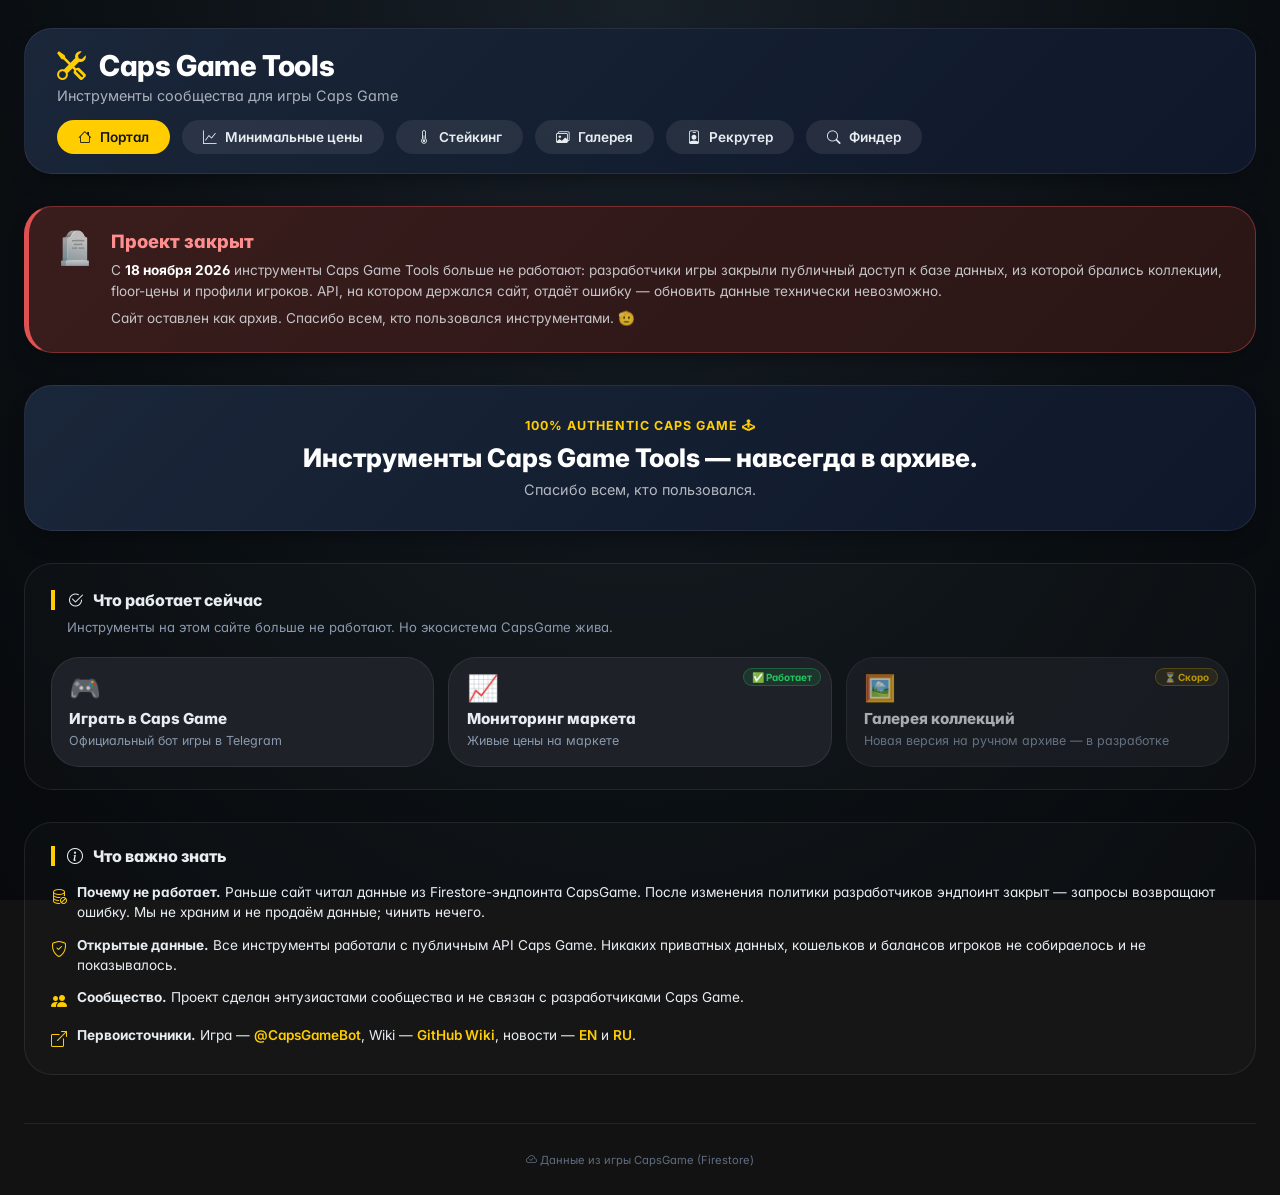
==== commit f9e21cbe: "База закрыта" ====
--- a/index.html
+++ b/index.html
@@ -70,90 +70,90 @@
             border-top: 1px solid rgba(255,255,255,0.1);
         }
 
-        .stats-banner-item {
-            text-align: center;
-            min-width: 90px;
-        }
-
-        .stats-banner-item .number {
-            font-size: 1.8rem;
-            font-weight: 800;
-            color: var(--accent);
-            line-height: 1;
-        }
-
-        .stats-banner-item .label {
-            font-size: 0.72rem;
-            color: rgba(232,237,242,0.7);
-            text-transform: uppercase;
-            letter-spacing: 0.5px;
-            font-weight: 600;
-            margin-top: 6px;
-        }
-
-        .grid-tools {
-            display: grid;
-            grid-template-columns: repeat(auto-fit, minmax(280px, 1fr));
-            gap: 20px;
-            margin: 2rem 0;
-        }
-
-        .tool-card {
-            background: var(--bg-card);
-            border: 1px solid var(--border);
-            border-radius: var(--border-radius);
-            padding: 1.6rem 1.4rem;
-            text-align: center;
-            transition: 0.2s;
-            cursor: pointer;
-            text-decoration: none;
-            display: block;
-            color: var(--text);
-        }
-
-        .tool-card:hover {
-            transform: translateY(-6px);
-            box-shadow: var(--shadow-hover);
-            border-color: rgba(255,205,0,0.35);
-        }
-
-        .tool-icon {
-            font-size: 2.4rem;
-            margin-bottom: 0.8rem;
-            color: var(--accent);
-            display: block;
-        }
-
-        .tool-title {
-            font-size: 1.15rem;
-            font-weight: 800;
-            color: var(--text);
-            margin-bottom: 0.5rem;
-        }
-
-        .tool-desc {
-            color: var(--text-muted);
-            font-size: 0.82rem;
-            line-height: 1.5;
-            margin-bottom: 0.8rem;
-        }
-
-        .tool-badges {
-            display: flex;
-            flex-wrap: wrap;
-            justify-content: center;
-            gap: 6px;
-        }
-
-        .feature-badge {
-            background: rgba(255,255,255,0.05);
-            border: 1px solid var(--border);
-            padding: 3px 10px;
-            border-radius: 60px;
-            font-size: 0.68rem;
-            color: var(--text-muted);
-            font-weight: 600;
-        }
+
+
+        .alive-block {
+    background: rgba(255,255,255,0.02);
+    border: 1px solid var(--border);
+    border-radius: var(--border-radius);
+    padding: 1.6rem 1.6rem 1.4rem;
+    margin: 2rem 0;
+}
+.alive-title {
+    font-size: 1rem;
+    font-weight: 800;
+    color: var(--text);
+    display: flex;
+    align-items: center;
+    gap: 10px;
+    border-left: 4px solid var(--accent);
+    padding-left: 12px;
+    margin-bottom: 0.5rem;
+}
+.alive-sub {
+    font-size: 0.82rem;
+    color: var(--text-muted);
+    margin: 0 0 1.2rem 16px;
+    line-height: 1.5;
+}
+.alive-grid {
+    display: grid;
+    grid-template-columns: repeat(auto-fit, minmax(240px, 1fr));
+    gap: 14px;
+}
+.alive-card {
+    position: relative;
+    display: flex;
+    flex-direction: column;
+    gap: 4px;
+    background: var(--bg-card);
+    border: 1px solid var(--border);
+    border-radius: var(--border-radius);
+    padding: 1.1rem 1.1rem 1rem;
+    text-decoration: none;
+    color: var(--text);
+    transition: 0.2s;
+}
+a.alive-card:hover {
+    transform: translateY(-3px);
+    box-shadow: var(--shadow-hover);
+    border-color: rgba(255,205,0,0.35);
+}
+.alive-card-icon {
+    font-size: 1.6rem;
+    line-height: 1;
+    margin-bottom: 4px;
+}
+.alive-card-title {
+    font-weight: 800;
+    font-size: 0.95rem;
+}
+.alive-card-desc {
+    font-size: 0.78rem;
+    color: var(--text-muted);
+    line-height: 1.45;
+}
+.alive-card-badge {
+    position: absolute;
+    top: 10px;
+    right: 10px;
+    font-size: 0.62rem;
+    font-weight: 700;
+    padding: 2px 8px;
+    border-radius: 60px;
+    background: rgba(34,197,94,0.12);
+    color: #22c55e;
+    border: 1px solid rgba(34,197,94,0.3);
+}
+.alive-card-badge-soon {
+    background: rgba(255,205,0,0.1);
+    color: var(--accent);
+    border-color: rgba(255,205,0,0.3);
+}
+.alive-card-soon {
+    opacity: 0.7;
+    cursor: default;
+}
 
         .info-block {
             background: rgba(255,255,255,0.02);
@@ -206,22 +206,6 @@
             text-decoration: underline;
         }
 
-        .ref-line {
-            margin-top: 1rem;
-            padding-top: 1rem;
-            border-top: 1px solid var(--border);
-            font-size: 0.78rem;
-            color: var(--text-muted);
-            text-align: center;
-        }
-        .ref-line a {
-            color: var(--accent);
-            text-decoration: none;
-            font-weight: 600;
-        }
-        .ref-line a:hover {
-            text-decoration: underline;
-        }
     </style>
 </head>
 <body>
@@ -239,86 +223,66 @@
         </div>
     </div>
 
+    <!-- Статус проекта -->
+    <div class="status-banner">
+        <div class="status-banner-icon">🪦</div>
+        <div class="status-banner-body">
+            <div class="status-banner-title">Проект закрыт</div>
+            <div class="status-banner-text">
+                С <strong>18 ноября 2026</strong> инструменты Caps Game Tools больше не работают:
+                разработчики игры закрыли публичный доступ к базе данных, из которой брались
+                коллекции, floor-цены и профили игроков. API, на котором держался сайт,
+                отдаёт ошибку — обновить данные технически невозможно.
+            </div>
+            <div class="status-banner-text">
+                Сайт оставлен как архив. Спасибо всем, кто пользовался инструментами. 🫡
+            </div>
+        </div>
+    </div>
+
     <!-- Welcome -->
     <div class="welcome-section">
         <div class="welcome-slogan">100% Authentic Caps Game 🕹</div>
-        <h2 class="welcome-title">Профессиональные инструменты для коллекционеров</h2>
+        <h2 class="welcome-title">Инструменты Caps Game Tools — навсегда в архиве.</h2>
         <p class="welcome-sub">
-            Анализ, оценка и поиск по открытым данным игры.
-            Никаких приватных данных — только то, что и так видно в игре.
+            Спасибо всем, кто пользовался.
         </p>
-        <div class="stats-banner">
-            <div class="stats-banner-item">
-                <div class="number">4</div>
-                <div class="label">инструмента</div>
-            </div>
-            <div class="stats-banner-item">
-                <div class="number">80+</div>
-                <div class="label">коллекций</div>
-            </div>
-            <div class="stats-banner-item">
-                <div class="number">20M+</div>
-                <div class="label">фишек в базе</div>
+
+    </div>
+
+    <!-- Что осталось рабочего -->
+    <div class="alive-block">
+        <h2 class="alive-title"><i class="bi bi-check2-circle"></i> Что работает сейчас</h2>
+        <p class="alive-sub">
+            Инструменты на этом сайте больше не работают. Но экосистема CapsGame жива.
+        </p>
+
+        <div class="alive-grid">
+            <!-- Игра -->
+            <a href="https://t.me/CapsGameBot/play?startapp=r_kirG8IiJcBW5d0d8ghAs"
+            target="_blank" rel="noopener" class="alive-card">
+                <div class="alive-card-icon">🎮</div>
+                <div class="alive-card-title">Играть в Caps Game</div>
+                <div class="alive-card-desc">Официальный бот игры в Telegram</div>
+            </a>
+
+            <!-- Маркет-бот -->
+            <a href="https://t.me/CapsTradeBot"
+            target="_blank" rel="noopener" class="alive-card">
+                <div class="alive-card-icon">📈</div>
+                <div class="alive-card-title">Мониторинг маркета</div>
+                <div class="alive-card-desc">Живые цены на маркете</div>
+                <span class="alive-card-badge">✅ Работает</span>
+            </a>
+
+            <!-- Заглушка под будущую галерею -->
+            <div class="alive-card alive-card-soon">
+                <div class="alive-card-icon">🖼️</div>
+                <div class="alive-card-title">Галерея коллекций</div>
+                <div class="alive-card-desc">Новая версия на ручном архиве — в разработке</div>
+                <span class="alive-card-badge alive-card-badge-soon">⏳ Скоро</span>
             </div>
         </div>
-    </div>
-
-    <!-- Инструменты -->
-    <div class="grid-tools">
-        <a href="market.html" class="tool-card">
-            <i class="bi bi-tag tool-icon"></i>
-            <div class="tool-title">Минимальные цены</div>
-            <div class="tool-desc">Floor-цены на фишки Caps по коллекциям и редкостям — в TON и SOL</div>
-            <div class="tool-badges">
-                <span class="feature-badge">💰 TON и SOL</span>
-                <span class="feature-badge">🎯 9 редкостей</span>
-                <span class="feature-badge">📁 80+ коллекций</span>
-            </div>
-        </a>
-
-    <a href="staking.html" class="tool-card">
-        <i class="bi bi-thermometer-half tool-icon"></i>
-        <div class="tool-title">Тепловая карта стейкинга</div>
-        <div class="tool-desc">Сколько TON стоит единица скорости фарма. Чем ниже — тем выгоднее</div>
-        <div class="tool-badges">
-            <span class="feature-badge">📊 RARE / EPIC / LEGEND / DIAMOND</span>
-            <span class="feature-badge">🔥 Цвет = выгода</span>
-            <span class="feature-badge">⚡ Кэш 15 мин</span>
-        </div>
-    </a>
-
-        <a href="collections.html" class="tool-card">
-            <i class="bi bi-images tool-icon"></i>
-            <div class="tool-title">Галерея коллекций</div>
-            <div class="tool-desc">Просмотр всех фишек коллекции с автоматической генерацией изображений</div>
-            <div class="tool-badges">
-                <span class="feature-badge">🖼️ Все карточки</span>
-                <span class="feature-badge">📁 Тип коллекции</span>
-                <span class="feature-badge">📅 Дата релиза</span>
-            </div>
-        </a>
-
-        <a href="recruiter.html" class="tool-card">
-            <i class="bi bi-person-badge tool-icon"></i>
-            <div class="tool-title">Mad Caps Recruiter</div>
-            <div class="tool-desc">Оценка коллекционера: лига, Diamond, скорость фарма, достижения</div>
-            <div class="tool-badges">
-                <span class="feature-badge">🎯 Лига</span>
-                <span class="feature-badge">💎 Diamond</span>
-                <span class="feature-badge">🏆 Достижения</span>
-            </div>
-        </a>
-
-        <a href="finder.html" class="tool-card">
-            <i class="bi bi-search tool-icon"></i>
-            <div class="tool-title">Caps Finder</div>
-            <div class="tool-desc">Поиск фишек по номеру — статус, владелец, коллекция</div>
-            <div class="tool-badges">
-                <span class="feature-badge">🔍 Поиск по номеру</span>
-                <span class="feature-badge">👤 Владелец</span>
-                <span class="feature-badge">📊 Статус</span>
-            </div>
-        </a>
     </div>
 
     <!-- Что важно знать -->
@@ -326,10 +290,18 @@
         <h2><i class="bi bi-info-circle"></i> Что важно знать</h2>
         <div class="info-list">
             <div class="info-item">
+                <i class="bi bi-database-slash"></i>
+                <div>
+                    <strong>Почему не работает.</strong> Раньше сайт читал данные из Firestore-эндпоинта
+                    CapsGame. После изменения политики разработчиков эндпоинт закрыт — запросы
+                    возвращают ошибку. Мы не храним и не продаём данные; чинить нечего.
+                </div>
+            </div>
+            <div class="info-item">
                 <i class="bi bi-shield-check"></i>
                 <div>
-                    <strong>Открытые данные.</strong> Все инструменты работают с публичным API Caps Game.
-                    Никаких приватных данных, кошельков и балансов игроков не собирается и не показывается.
+                    <strong>Открытые данные.</strong> Все инструменты работали с публичным API Caps Game.
+                    Никаких приватных данных, кошельков и балансов игроков не собираелось и не показывалось.
                 </div>
             </div>
             <div class="info-item">
@@ -339,13 +311,7 @@
                     с разработчиками Caps Game.
                 </div>
             </div>
-            <div class="info-item">
-                <i class="bi bi-clock-history"></i>
-                <div>
-                    <strong>Кэширование.</strong> Все запросы к API кэшируются на 15 минут
-                    в браузере — это снижает нагрузку на игру и ускоряет повторные открытия.
-                </div>
-            </div>
+
             <div class="info-item">
                 <i class="bi bi-box-arrow-up-right"></i>
                 <div>
@@ -356,20 +322,16 @@
                     и <a href="https://t.me/CapsGameRu" target="_blank" rel="noopener">RU</a>.
                 </div>
             </div>
-            <div class="info-item">
+            <!-- div class="info-item">
                 <i class="bi bi-github"></i>
                 <div>
                     <strong>Исходный код.</strong> Проект открытый — 
                     <a href="https://github.com/rusiniu/caps-game-tools" target="_blank" rel="noopener">весь код на GitHub</a>.
                     Присылайте баги и идеи через Issues.
                 </div>
-            </div>
+            </div -->
         </div>
-        <div class="ref-line">
-            🎁 Играешь в Caps? Начни с
-            <a href="https://t.me/CapsGameBot/play?startapp=r_kirG8IiJcBW5d0d8ghAs" target="_blank" rel="noopener">реферальной ссылки</a>
-            — это поддержит проект без каких-либо затрат с твоей стороны.
-        </div>
+
     </div>
 
     <div class="site-footer">
--- a/css/common.css
+++ b/css/common.css
@@ -2,7 +2,6 @@
 /* Тёмная тема, Inter, единый стиль в духе игры */
 
 :root {
-    /* Базовые цвета — тёмная гамма */
     --bg-page: #0f1419;
     --bg-elevated: #1a2027;
     --bg-card: #1e2228;
@@ -10,21 +9,17 @@
     --bg-header: #1a2639;
     --bg-header-2: #0f172a;
 
-    /* Текст */
     --text: #e8edf2;
     --text-muted: #8a99ad;
     --text-dim: #5f6d80;
 
-    /* Границы и разделители */
     --border: rgba(255, 255, 255, 0.08);
     --border-strong: rgba(255, 255, 255, 0.14);
 
-    /* Акценты */
     --accent: #ffcd00;
     --accent-dark: #e6b800;
     --accent-soft: rgba(255, 205, 0, 0.14);
 
-    /* Статусы (приглушённые) */
     --success: #4ade80;
     --success-bg: rgba(51, 189, 28, 0.15);
     --danger: #ff6b66;
@@ -34,7 +29,6 @@
     --info: #60a5fa;
     --info-bg: rgba(84, 129, 255, 0.15);
 
-    /* Типы коллекций (по мотивам игры) */
     --type-common-bg: rgba(148, 163, 184, 0.16);
     --type-common-fg: #cbd5e1;
     --type-special-bg: rgba(51, 189, 28, 0.16);
@@ -46,11 +40,9 @@
     --type-premium-bg: rgba(255, 205, 0, 0.16);
     --type-premium-fg: #ffcd00;
 
-    /* Формы */
     --border-radius: 1.75rem;
     --border-radius-sm: 1rem;
 
-    /* Тени */
     --shadow: 0 12px 24px -12px rgba(0, 0, 0, 0.5);
     --shadow-hover: 0 24px 32px -18px rgba(0, 0, 0, 0.7);
     --shadow-modal: 0 30px 60px -20px rgba(0, 0, 0, 0.8);
@@ -77,14 +69,13 @@
     -moz-osx-font-smoothing: grayscale;
 }
 
-/* Общая обёртка */
 .app-container {
     max-width: 1400px;
     margin: 0 auto;
     padding: 28px 24px;
 }
 
-/* Шапка сайта (навигация) */
+/* ===== Шапка сайта ===== */
 .site-header {
     background: linear-gradient(135deg, var(--bg-header) 0%, var(--bg-header-2) 100%);
     border-radius: var(--border-radius);
@@ -147,7 +138,7 @@
     color: #0f1419;
 }
 
-/* Карточки */
+/* ===== Карточки ===== */
 .card-modern {
     background: var(--bg-card);
     border: 1px solid var(--border);
@@ -171,7 +162,7 @@
     border-bottom: 3px solid var(--accent);
 }
 
-/* Бейджи */
+/* ===== Бейджи типов коллекций ===== */
 .badge-type {
     display: inline-block;
     padding: 5px 18px;
@@ -225,7 +216,7 @@
     font-weight: 700;
 }
 
-/* Кнопки */
+/* ===== Кнопки ===== */
 .btn-primary-custom {
     background: var(--info);
     color: white;
@@ -290,7 +281,7 @@
     color: #0f1419;
 }
 
-/* Селекты и формы */
+/* ===== Селекты и формы ===== */
 .select-modern, .input-modern {
     width: 100%;
     padding: 12px 18px;
@@ -314,7 +305,7 @@
     color: var(--text);
 }
 
-/* Скелетон загрузки */
+/* ===== Скелетон ===== */
 .skeleton {
     background: linear-gradient(90deg, #232830 25%, #2c333c 50%, #232830 75%);
     background-size: 200% 100%;
@@ -327,7 +318,6 @@
     100% { background-position: -200% 0; }
 }
 
-/* Анимации */
 @keyframes fadeIn {
     from { opacity: 0; transform: translateY(10px); }
     to { opacity: 1; transform: translateY(0); }
@@ -337,7 +327,7 @@
     animation: fadeIn 0.3s ease-out;
 }
 
-/* Сетка галереи (3 колонки) */
+/* ===== Сетки ===== */
 .grid-3cols {
     display: grid;
     grid-template-columns: repeat(3, 1fr);
@@ -353,7 +343,6 @@
     .grid-3cols { grid-template-columns: 1fr; }
 }
 
-/* Футер */
 .site-footer {
     margin-top: 3rem;
     text-align: center;
@@ -363,17 +352,321 @@
     padding-top: 1.8rem;
 }
 
-/* Утилиты */
+.status-banner {
+    display: flex;
+    gap: 1rem;
+    align-items: flex-start;
+    background: linear-gradient(135deg, #3a1d1d 0%, #2a1515 100%);
+    border: 1px solid #7a2f2f;
+    border-left: 5px solid #e05252;
+    border-radius: var(--border-radius);
+    padding: 1.4rem 1.6rem;
+    margin-bottom: 2rem;
+    box-shadow: var(--shadow);
+}
+.status-banner-icon {
+    font-size: 2rem;
+    line-height: 1;
+    flex-shrink: 0;
+    margin-top: 2px;
+}
+.status-banner-body { min-width: 0; }
+.status-banner-title {
+    font-size: 1.15rem;
+    font-weight: 800;
+    color: #ff8f8f;
+    margin-bottom: 0.5rem;
+}
+.status-banner-text {
+    font-size: 0.85rem;
+    line-height: 1.55;
+    color: rgba(232, 237, 242, 0.8);
+    margin-bottom: 0.4rem;
+}
+.status-banner-text:last-child { margin-bottom: 0; }
+.status-banner-text strong { color: #fff; }
+
 .text-accent { color: var(--accent); }
 .bg-accent { background: var(--accent); }
 
-/* Адаптивные таблицы */
-.table-responsive-custom {
-    overflow-x: auto;
-}
-
-/* ============= СТИЛИ ДЛЯ FINDER ============= */
-
+.table-responsive-custom { overflow-x: auto; }
+
+/* ========================================================= */
+/* ===== РЕДКОСТИ (цвета по мотивам игры, плоские) ========= */
+/* ========================================================= */
+.grade-common      { background-color: #475569; color: #f1f5f9; font-weight: 600; }
+.grade-common-plus { background-color: #334155; color: #e2e8f0; font-weight: 600; }
+.grade-rare        { background-color: rgba(44, 83, 219, 0.22);  color: #7d9cff; font-weight: 600; }
+.grade-rare-plus   { background-color: rgba(44, 83, 219, 0.34);  color: #a9bdff; font-weight: 600; }
+.grade-epic        { background-color: rgba(139, 31, 188, 0.22); color: #cf8dff; font-weight: 600; }
+.grade-epic-plus   { background-color: rgba(139, 31, 188, 0.34); color: #e0b3ff; font-weight: 600; }
+.grade-legend      { background-color: rgba(240, 180, 40, 0.22); color: #ffd24d; font-weight: 600; }
+.grade-legend-plus { background-color: rgba(240, 180, 40, 0.34); color: #ffe07a; font-weight: 600; }
+.grade-diamond     { background-color: rgba(122, 138, 255, 0.30); color: #c8d2ff; font-weight: 700; }
+
+/* ========================================================= */
+/* ===== ОБЩИЕ КОМПОНЕНТЫ ================================== */
+/* ========================================================= */
+
+/* ===== Табы-пилюли ===== */
+.pill-tabs {
+    display: flex;
+    flex-wrap: wrap;
+    gap: 8px;
+    margin-bottom: 1.5rem;
+}
+
+.pill-tab {
+    display: inline-flex;
+    align-items: center;
+    gap: 8px;
+    padding: 10px 20px;
+    border-radius: 60px;
+    border: 2px solid transparent;
+    background: var(--bg-card);
+    font-weight: 700;
+    font-size: 0.85rem;
+    color: var(--text);
+    cursor: pointer;
+    transition: 0.2s;
+    user-select: none;
+    box-shadow: 0 4px 10px -6px rgba(0, 0, 0, 0.4);
+}
+
+.pill-tab:hover {
+    transform: translateY(-2px);
+    border-color: var(--border-strong);
+}
+
+.pill-tab.active {
+    color: #0f1419;
+    box-shadow: 0 8px 18px -8px rgba(0, 0, 0, 0.6);
+}
+
+.pill-tab .tab-count {
+    background: rgba(255, 255, 255, 0.1);
+    padding: 1px 9px;
+    border-radius: 30px;
+    font-size: 0.7rem;
+}
+
+.pill-tab.active .tab-count {
+    background: rgba(0, 0, 0, 0.18);
+    color: #0f1419;
+}
+
+/* ===== Плитка метрики ===== */
+.stat-tile {
+    background: var(--bg-card);
+    border: 1px solid var(--border);
+    border-radius: 1rem;
+    padding: 1.1rem 1.2rem;
+    text-align: center;
+    transition: 0.2s;
+}
+
+.stat-tile:hover {
+    border-color: rgba(255, 205, 0, 0.35);
+    background: rgba(255, 205, 0, 0.04);
+}
+
+.stat-tile .tile-icon {
+    font-size: 1.6rem;
+    margin-bottom: 6px;
+    display: block;
+}
+
+.stat-tile .tile-value {
+    font-size: 1.6rem;
+    font-weight: 800;
+    color: var(--accent);
+    line-height: 1.1;
+    word-break: break-word;
+}
+
+.stat-tile .tile-label {
+    font-size: 0.72rem;
+    color: var(--text-muted);
+    text-transform: uppercase;
+    letter-spacing: 0.4px;
+    font-weight: 600;
+    margin-top: 6px;
+    word-break: break-word;
+}
+
+.stat-tile.unknown .tile-icon {
+    opacity: 0.6;
+}
+
+.stat-tile.unknown .tile-label {
+    text-transform: none;
+    letter-spacing: 0;
+    font-family: 'Inter', monospace;
+}
+
+/* ===== Секция ===== */
+.section-block {
+    background: var(--bg-card);
+    border: 1px solid var(--border);
+    border-radius: var(--border-radius);
+    padding: 1.4rem 1.6rem;
+    margin-bottom: 1.5rem;
+    box-shadow: var(--shadow);
+}
+
+.section-title {
+    font-weight: 700;
+    font-size: 1rem;
+    color: var(--text);
+    display: flex;
+    align-items: center;
+    gap: 10px;
+    border-left: 4px solid var(--accent);
+    padding-left: 12px;
+    margin-bottom: 0.9rem;
+}
+
+.section-subnote {
+    font-size: 0.75rem;
+    color: var(--text-dim);
+    margin-bottom: 0.8rem;
+    line-height: 1.4;
+}
+
+/* ===== Заголовок сущности ===== */
+.entity-header {
+    display: flex;
+    align-items: center;
+    gap: 14px;
+    flex-wrap: wrap;
+    padding-bottom: 1rem;
+    margin-bottom: 1.2rem;
+    border-bottom: 1px solid var(--border);
+}
+
+.entity-logo {
+    width: 56px;
+    height: 56px;
+    border-radius: 14px;
+    background: linear-gradient(135deg, var(--bg-header) 0%, var(--bg-header-2) 100%);
+    display: flex;
+    align-items: center;
+    justify-content: center;
+    overflow: hidden;
+    padding: 6px;
+    flex-shrink: 0;
+    border: 1px solid var(--border);
+}
+
+.entity-logo img {
+    max-width: 100%;
+    max-height: 100%;
+    object-fit: contain;
+}
+
+.entity-title {
+    font-size: 1.2rem;
+    font-weight: 800;
+    margin: 0;
+    color: var(--text);
+    line-height: 1.2;
+}
+
+.entity-sub {
+    font-size: 0.8rem;
+    color: var(--text-muted);
+    margin-top: 3px;
+}
+
+.entity-sub strong {
+    color: var(--accent);
+}
+
+/* ===== Пустое состояние / ошибка ===== */
+.empty-state,
+.error-state {
+    background: var(--bg-card);
+    border: 1px solid var(--border);
+    border-radius: var(--border-radius);
+    padding: 3rem 1.5rem;
+    text-align: center;
+    color: var(--text-muted);
+    box-shadow: var(--shadow);
+}
+
+.empty-state i,
+.error-state i {
+    font-size: 2.5rem;
+    display: block;
+    margin-bottom: 1rem;
+    color: var(--text-dim);
+}
+
+.empty-state h4,
+.error-state h4 {
+    color: var(--text);
+    margin-bottom: 0.5rem;
+}
+
+.empty-state p,
+.error-state p {
+    margin: 0;
+}
+
+.error-state {
+    border-color: rgba(255, 71, 64, 0.3);
+    color: var(--danger);
+}
+
+.error-state i {
+    color: var(--danger);
+}
+
+/* ===== Кнопка обновления ===== */
+.btn-refresh {
+    background: rgba(255, 255, 255, 0.06);
+    border: 1px solid var(--border-strong);
+    color: var(--text);
+    padding: 8px 18px;
+    border-radius: 60px;
+    font-weight: 600;
+    font-size: 0.82rem;
+    cursor: pointer;
+    transition: 0.2s;
+    font-family: inherit;
+    display: inline-flex;
+    align-items: center;
+    gap: 6px;
+}
+
+.btn-refresh:hover {
+    background: rgba(255, 205, 0, 0.15);
+    border-color: var(--accent);
+    color: var(--accent);
+}
+
+/* ===== Универсальный бейдж статуса ===== */
+.status-badge {
+    display: inline-flex;
+    align-items: center;
+    gap: 5px;
+    padding: 4px 14px;
+    border-radius: 40px;
+    font-size: 0.7rem;
+    font-weight: 700;
+    text-transform: uppercase;
+    letter-spacing: 0.3px;
+    white-space: nowrap;
+}
+
+.status-badge.pending  { background: var(--warning-bg); color: var(--warning); }
+.status-badge.accepted { background: var(--success-bg); color: var(--success); }
+.status-badge.rejected { background: var(--danger-bg);  color: var(--danger); }
+.status-badge.neutral  { background: rgba(255, 255, 255, 0.08); color: var(--text-muted); }
+
+/* ========================================================= */
+/* ===== FINDER ============================================ */
+/* ========================================================= */
 .chip-grid {
     display: grid;
     grid-template-columns: repeat(auto-fill, minmax(200px, 1fr));
@@ -494,18 +787,6 @@
     font-weight: 500;
 }
 
-.section-title {
-    font-weight: 700;
-    font-size: 1.1rem;
-    margin-bottom: 0.9rem;
-    color: var(--text);
-    display: flex;
-    align-items: center;
-    gap: 10px;
-    border-left: 4px solid var(--accent);
-    padding-left: 12px;
-}
-
 .status-group {
     margin-bottom: 2rem;
 }
@@ -521,24 +802,9 @@
     margin-bottom: 0.8rem;
 }
 
-.empty-state {
-    text-align: center;
-    padding: 3rem 1rem;
-    color: var(--text-muted);
-}
-
-/* ============= СТИЛИ ДЛЯ RECRUITER ============= */
-
-.grade-common { background-color: #475569; color: #f1f5f9; font-weight: 600; }
-.grade-common-plus { background-color: #334155; color: #e2e8f0; font-weight: 600; }
-.grade-rare { background-color: rgba(51, 189, 28, 0.22); color: #4ade80; font-weight: 600; }
-.grade-rare-plus { background-color: rgba(51, 189, 28, 0.32); color: #86efac; font-weight: 600; }
-.grade-epic { background-color: rgba(84, 129, 255, 0.22); color: #93b4ff; font-weight: 600; }
-.grade-epic-plus { background-color: rgba(84, 129, 255, 0.32); color: #b6c9ff; font-weight: 600; }
-.grade-legend { background-color: rgba(255, 205, 0, 0.22); color: #ffcd00; font-weight: 600; }
-.grade-legend-plus { background-color: rgba(255, 205, 0, 0.32); color: #ffe14d; font-weight: 600; }
-.grade-diamond { background-color: rgba(84, 129, 255, 0.32); color: #cbd8ff; font-weight: 700; }
-
+/* ========================================================= */
+/* ===== RECRUITER ========================================= */
+/* ========================================================= */
 .avatar-frame {
     width: 70px;
     height: 70px;
@@ -599,8 +865,9 @@
 .streak-win { color: #4ade80; }
 .streak-lose { color: #ff6b66; }
 
-/* ============= СТИЛИ ДЛЯ SQUAD-REQUESTS ============= */
-
+/* ========================================================= */
+/* ===== SQUAD-REQUESTS ==================================== */
+/* ========================================================= */
 .request-card {
     border: 1px solid var(--border);
     border-radius: 1.2rem;
@@ -617,37 +884,6 @@
 }
 .request-card .card-body {
     padding: 1.25rem 1.5rem;
-}
-
-.pending-badge {
-    background: var(--warning-bg);
-    color: var(--warning);
-    font-weight: 700;
-    padding: 4px 16px;
-    border-radius: 40px;
-    font-size: 0.7rem;
-    text-transform: uppercase;
-    letter-spacing: 0.3px;
-}
-.accepted-badge {
-    background: var(--success-bg);
-    color: var(--success);
-    font-weight: 700;
-    padding: 4px 16px;
-    border-radius: 40px;
-    font-size: 0.7rem;
-    text-transform: uppercase;
-    letter-spacing: 0.3px;
-}
-.rejected-badge {
-    background: var(--danger-bg);
-    color: var(--danger);
-    font-weight: 700;
-    padding: 4px 16px;
-    border-radius: 40px;
-    font-size: 0.7rem;
-    text-transform: uppercase;
-    letter-spacing: 0.3px;
 }
 
 .avatar-mini {
@@ -741,54 +977,9 @@
     color: var(--text-dim);
 }
 
-/* ============= ТАБЫ И МИНИ-КАРТОЧКИ КОЛЛЕКЦИЙ ============= */
-
-.collection-tabs {
-    display: flex;
-    flex-wrap: wrap;
-    gap: 8px;
-    margin-bottom: 1.5rem;
-}
-
-.collection-tab {
-    display: inline-flex;
-    align-items: center;
-    gap: 8px;
-    padding: 10px 20px;
-    border-radius: 60px;
-    border: 2px solid transparent;
-    background: var(--bg-card);
-    font-weight: 700;
-    font-size: 0.85rem;
-    color: var(--text);
-    cursor: pointer;
-    transition: 0.2s;
-    box-shadow: 0 4px 10px -6px rgba(0,0,0,0.4);
-    user-select: none;
-}
-
-.collection-tab:hover {
-    transform: translateY(-2px);
-    border-color: var(--border-strong);
-}
-
-.collection-tab .tab-count {
-    background: rgba(255,255,255,0.1);
-    padding: 1px 9px;
-    border-radius: 30px;
-    font-size: 0.7rem;
-}
-
-.collection-tab.active {
-    color: #0f1419;
-    box-shadow: 0 8px 18px -8px rgba(0,0,0,0.6);
-}
-.collection-tab.active .tab-count {
-    background: rgba(0,0,0,0.18);
-    color: #0f1419;
-}
-
-/* Мини-карточки коллекций */
+/* ========================================================= */
+/* ===== COLLECTIONS (мини-карточки + модалка) ============== */
+/* ========================================================= */
 .collection-mini-grid {
     display: grid;
     grid-template-columns: repeat(auto-fill, minmax(180px, 1fr));
@@ -916,8 +1107,7 @@
     object-fit: cover;
 }
 
-/* ============= МОДАЛКА ============= */
-
+/* ===== Модалка ===== */
 .modal-overlay {
     position: fixed;
     inset: 0;
@@ -1094,7 +1284,6 @@
     padding-left: 12px;
 }
 
-/* Мобильная модалка — на весь экран */
 @media (max-width: 640px) {
     .modal-overlay {
         padding: 0;
@@ -1134,9 +1323,7 @@
     }
 }
 
-/* ============= СЕТКА ФИШЕК В МОДАЛКЕ ============= */
-/* В игре всегда 3 в ряд — сохраняем это и здесь */
-
+/* Сетка фишек в модалке */
 .modal-chips-grid {
     display: grid;
     grid-template-columns: repeat(3, 1fr);
@@ -1218,14 +1405,11 @@
     white-space: nowrap;
 }
 
-
-
-/* Блокировка скролла body при открытой модалке */
 body.modal-open {
     overflow: hidden;
 }
 
-/* Адаптив для Finder / общих элементов */
+/* ===== Адаптив finder / общий ===== */
 @media (max-width: 768px) {
     .chip-grid {
         grid-template-columns: repeat(auto-fill, minmax(150px, 1fr));
